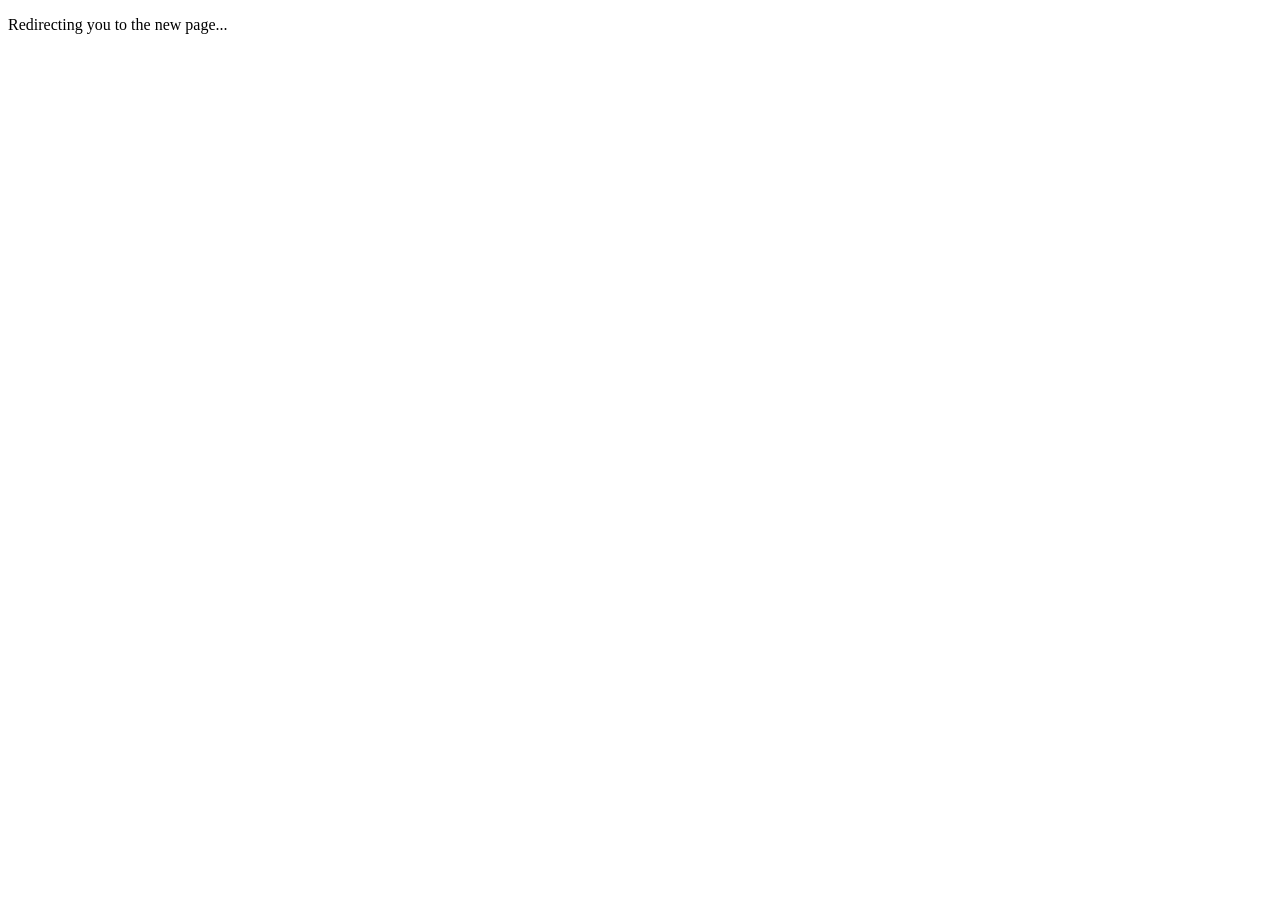
==== index.html @ 4510ad75 "Update index.html" ====
<!DOCTYPE html>
<html lang="en">
<head>

  <meta http-equiv="refresh" content="3; url=https://rohit-123-maker.github.io/Google-clone/">
  <title>Redirecting...</title>
</head>
<body>
  <p>Redirecting you to the new page...</p>
</body>
</html>
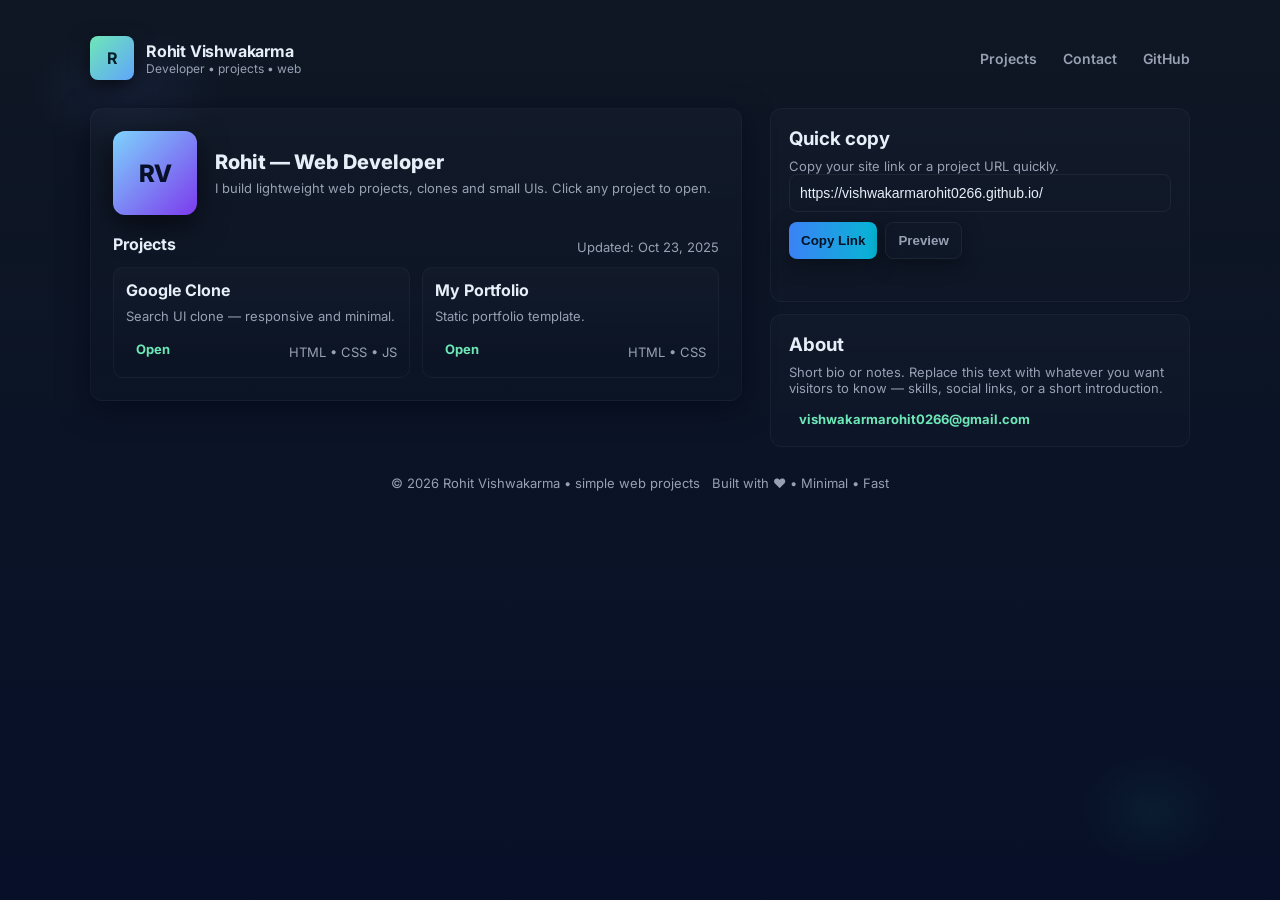
==== commit 937e2d5b: "Add files via upload" ====
--- a/index.html
+++ b/index.html
@@ -1,12 +1,337 @@
-
-<!DOCTYPE html>
+<!doctype html>
 <html lang="en">
 <head>
-
+  <meta charset="utf-8" />
   <meta http-equiv="refresh" content="3; url=https://rohit-123-maker.github.io/Google-clone/">
-  <title>Redirecting...</title>
+  <meta name="viewport" content="width=device-width,initial-scale=1" />
+  <title>Rohit Vishwakarma</title>
+
+  <!-- Google Font -->
+  <link href="https://fonts.googleapis.com/css2?family=Inter:wght@300;400;600;700;800&display=swap" rel="stylesheet">
+
+   <style>    :root{
+      --bg-1: #0f1724;
+      --bg-2: #071028;
+      --card: rgba(255,255,255,0.03);
+      --muted: #98a0b3;
+      --accent: #6ee7b7;
+      --glass: rgba(255,255,255,0.04);
+      --glass-strong: rgba(255,255,255,0.06);
+    }
+
+    /* Reset */
+    *{box-sizing:border-box;margin:0;padding:0}
+    html,body{height:100%}
+    body{
+      font-family: "Inter", system-ui, -apple-system, "Segoe UI", Roboto, "Helvetica Neue", Arial;
+      background: radial-gradient(1200px 800px at 10% 10%, rgba(102,126,234,0.09), transparent 8%),
+                  radial-gradient(900px 700px at 90% 90%, rgba(45,212,191,0.06), transparent 8%),
+                  linear-gradient(180deg, var(--bg-1), var(--bg-2));
+      color:#e6eef8;
+      -webkit-font-smoothing:antialiased;
+      -moz-osx-font-smoothing:grayscale;
+      padding: 36px;
+      display: flex;
+      min-height: 100vh;
+      flex-direction: column;
+      gap: 28px;
+    }
+
+    /* Top nav */
+    .nav {
+      max-width: 1100px;
+      width: 100%;
+      margin: 0 auto;
+      display:flex;
+      align-items:center;
+      justify-content:space-between;
+      gap:16px;
+    }
+    .brand {
+      display:flex;
+      gap:12px;
+      align-items:center;
+    }
+    .logo {
+      width:44px;height:44px;border-radius:8px;
+      background:linear-gradient(135deg,#6ee7b7,#60a5fa);
+      display:flex;align-items:center;justify-content:center;font-weight:700;color:#06202b;
+      box-shadow:0 6px 20px rgba(0,0,0,0.6);
+      flex:0 0 44px;
+    }
+    .brand h1{font-size:16px;font-weight:700;letter-spacing:-0.2px}
+    .nav a{
+      color:var(--muted);text-decoration:none;margin-left:18px;font-weight:600;font-size:14px;
+    }
+    .nav .actions{display:flex;align-items:center;gap:8px}
+
+    /* Main container */
+    .wrap{
+      max-width:1100px;
+      width:100%;
+      margin:0 auto;
+      display:grid;
+      grid-template-columns: 1fr 420px;
+      gap:28px;
+      align-items:start;
+    }
+
+    /* Left - hero & projects */
+    .left {
+      background: linear-gradient(180deg, rgba(255,255,255,0.02), transparent);
+      border-radius:12px;
+      padding:22px;
+      box-shadow: 0 8px 30px rgba(2,6,23,0.6);
+      border: 1px solid rgba(255,255,255,0.03);
+    }
+
+    .hero {
+      display:flex;
+      gap:18px;
+      align-items:center;
+      margin-bottom:18px;
+    }
+    .avatar{
+      width:84px;height:84px;border-radius:12px;flex:0 0 84px;
+      background: linear-gradient(135deg,#7dd3fc,#7c3aed);display:flex;align-items:center;justify-content:center;
+      font-size:24px;font-weight:800;color:#071028;
+      box-shadow: 0 10px 30px rgba(0,0,0,0.6);
+    }
+    .hero .name{font-size:20px;font-weight:800}
+    .hero .subtitle{color:var(--muted);margin-top:6px;font-size:13px}
+
+    /* Projects grid */
+    .projects-title{display:flex;align-items:center;justify-content:space-between;margin:8px 0 12px;}
+    .grid {
+      display:grid;
+      grid-template-columns:repeat(auto-fill,minmax(220px,1fr));
+      gap:12px;
+    }
+    .card{
+      background: linear-gradient(180deg, rgba(255,255,255,0.02), transparent);
+      border-radius:10px;
+      padding:12px;
+      border:1px solid var(--glass);
+      transition: transform .18s ease, box-shadow .18s ease;
+      display:flex;
+      flex-direction:column;
+      gap:8px;
+      min-height:100px;
+    }
+    .card:hover{transform:translateY(-6px);box-shadow:0 12px 30px rgba(2,6,23,0.6)}
+    .card .title{font-weight:700}
+    .card .desc{font-size:13px;color:var(--muted);line-height:1.3}
+    .card .meta{margin-top:auto;display:flex;gap:8px;align-items:center;justify-content:space-between}
+    .link-btn{
+      padding:8px 10px;border-radius:8px;border:none;background:transparent;color:var(--accent);
+      font-weight:700;text-decoration:none;font-size:13px;
+    }
+
+    /* Right column - info / clipboard */
+    .right{
+      display:flex;
+      flex-direction:column;
+      gap:12px;
+      position:relative;
+    }
+    .panel{
+      background: linear-gradient(180deg, rgba(255,255,255,0.02), rgba(255,255,255,0.01));
+      border-radius:12px;padding:18px;border:1px solid var(--glass);
+    }
+    .panel h3{margin-bottom:8px}
+    .input {
+      width:100%;
+      padding:10px;border-radius:8px;border:1px solid rgba(255,255,255,0.06);
+      background:transparent;color:inherit;font-size:14px;box-sizing:border-box;
+    }
+    .copy-row{display:flex;gap:8px;margin-top:10px}
+    .btn{
+      padding:10px 12px;border-radius:8px;border:none;cursor:pointer;font-weight:700;
+      background:linear-gradient(90deg,#3b82f6,#06b6d4);color:#021224;
+      box-shadow:0 6px 18px rgba(6,11,18,0.6);
+    }
+    .btn.secondary{
+      background:transparent;border:1px solid rgba(255,255,255,0.06);color:var(--muted);
+    }
+    .small{font-size:13px;color:var(--muted);margin-top:6px}
+
+    /* Footer */
+    footer{
+      max-width:1100px;margin:0 auto;color:var(--muted);font-size:13px;
+      display:flex;justify-content:space-between;align-items:center;gap:12px;
+    }
+
+    /* Responsiveness */
+    @media (max-width:980px){
+      .wrap{grid-template-columns: 1fr; padding-bottom:12px}
+      .nav{padding-bottom:8px}
+    }
+    </style>
 </head>
 <body>
-  <p>Redirecting you to the new page...</p>
+  <!-- NAV -->
+  <header class="nav" role="banner">
+    <div class="brand">
+      <div class="logo">R</div>
+      <div>
+        <h1 id="siteName">Rohit Vishwakarma</h1>
+        <div style="font-size:12px;color:var(--muted)">Developer • projects • web</div>
+      </div>
+    </div>
+
+    <nav class="actions" aria-label="Main navigation">
+      <a href="#projects">Projects</a>
+      <a href="#contact">Contact</a>
+      <a href="https://github.com/vishwakarmarohit0266" target="_blank" rel="noopener">GitHub</a>
+    </nav>
+  </header>
+
+  <!-- MAIN -->
+  <main class="wrap" role="main">
+    <!-- LEFT: hero + projects -->
+    <section class="left" aria-labelledby="projects">
+      <div class="hero">
+        <div class="avatar" id="initial">RV</div>
+        <div>
+          <div class="name" id="realName">Rohit — Web Developer</div>
+          <div class="subtitle">I build lightweight web projects, clones and small UIs. Click any project to open.</div>
+        </div>
+      </div>
+
+      <div class="projects-title">
+        <strong id="projects">Projects</strong>
+        <span class="small">Updated: <span id="updatedAt">Oct 23, 2025</span></span>
+      </div>
+
+      <div class="grid" id="projectsGrid">
+        <!-- Example project cards — replace these with your own -->
+        <article class="card">
+          <div class="title">Google Clone</div>
+          <div class="desc">A small static Google search clone — responsive and minimal.</div>
+          <div class="meta">
+            <a class="link-btn" href="https://rohit-123-maker.github.io/Google-clone/" target="_blank" rel="noopener">Open</a>
+            <span class="small">HTML • CSS • JS</span>
+          </div>
+        </article>
+
+        <article class="card">
+          <div class="title">Portfolio</div>
+          <div class="desc">Personal portfolio template with hero, projects and contact area.</div>
+          <div class="meta">
+            <a class="link-btn" href="#" target="_blank" rel="noopener">Open</a>
+            <span class="small">HTML • CSS</span>
+          </div>
+        </article>
+
+        <!-- Add more cards here -->
+      </div>
+    </section>
+
+    <!-- RIGHT: quick actions / clipboard -->
+    <aside class="right" aria-labelledby="contact">
+      <div class="panel" id="contact">
+        <h3>Quick copy</h3>
+        <div class="small">Copy your site link or a project URL quickly.</div>
+        <input id="copyInput" class="input" type="text" value="https://vishwakarmarohit0266.github.io/" aria-label="Link to copy">
+        <div class="copy-row">
+          <button id="copyBtn" class="btn">Copy Link</button>
+          <button id="previewBtn" class="btn secondary" onclick="openPreview()">Preview</button>
+        </div>
+        <div id="copyMsg" class="small" aria-live="polite" style="height:18px"></div>
+      </div>
+
+      <div class="panel">
+        <h3>About</h3>
+        <div class="small">Short bio or notes. Replace this text with whatever you want visitors to know — skills, social links, or a short introduction.</div>
+        <div style="height:12px"></div>
+        <a class="link-btn" href="vishwakarmarohit0266@gmail.com">vishwakarmarohit0266@gmail.com</a>
+      </div>
+    </aside>
+  </main>
+
+  <footer>
+    <div>© <span id="year"></span> Rohit Vishwakarma • simple web projects</div>
+    <div>Built with ❤️ • Minimal • Fast</div>
+  </footer>
+
+  <script>
+    // small helpers
+    document.getElementById('year').textContent = new Date().getFullYear();
+
+    // Copy button behavior — smooth UX (button text temporarily changes)
+    const copyBtn = document.getElementById('copyBtn');
+    const copyInput = document.getElementById('copyInput');
+    const copyMsg = document.getElementById('copyMsg');
+
+    copyBtn.addEventListener('click', async () => {
+      const url = copyInput.value.trim();
+      try {
+        await navigator.clipboard.writeText(url);
+        copyBtn.textContent = 'Copied!';
+        copyMsg.textContent = 'Link copied to clipboard';
+        setTimeout(() => { copyBtn.textContent = 'Copy Link'; copyMsg.textContent = ''; }, 2000);
+      } catch (err) {
+        // Fallback: select & execCommand (older browsers)
+        copyInput.select();
+        try {
+          document.execCommand('copy');
+          copyBtn.textContent = 'Copied!';
+          copyMsg.textContent = 'Link copied to clipboard';
+          setTimeout(() => { copyBtn.textContent = 'Copy Link'; copyMsg.textContent = ''; }, 2000);
+        } catch (e) {
+          copyMsg.textContent = 'Unable to copy automatically — select and press Ctrl/Cmd+C';
+          console.error(e);
+        }
+      }
+    });
+
+    function openPreview() {
+      const url = copyInput.value.trim() || location.href;
+      window.open(url, '_blank', 'noopener');
+    }
+
+    // Populate project cards from a JS array (easy to manage)
+    const projects = [
+      {
+        title: 'Google Clone',
+        desc: 'Search UI clone — responsive and minimal.',
+        url: 'https://rohit-123-maker.github.io/Google-clone/',
+        tech: 'HTML • CSS • JS'
+      },
+      {
+        title: 'My Portfolio',
+        desc: 'Static portfolio template.',
+        url: 'https://vishwakarmarohit0266.github.io/',
+        tech: 'HTML • CSS'
+      },
+      // add more objects here
+    ];
+
+    const grid = document.getElementById('projectsGrid');
+    // simple function to render additional cards (keeps HTML tidy)
+    function renderProjects() {
+      // keep existing first-card(s) if any — clear then re-add
+      grid.innerHTML = '';
+      projects.forEach(p => {
+        const art = document.createElement('article');
+        art.className = 'card';
+        art.innerHTML = `
+          <div class="title">${escapeHtml(p.title)}</div>
+          <div class="desc">${escapeHtml(p.desc)}</div>
+          <div class="meta">
+            <a class="link-btn" href="${escapeAttr(p.url)}" target="_blank" rel="noopener">Open</a>
+            <span class="small">${escapeHtml(p.tech)}</span>
+          </div>
+        `;
+        grid.appendChild(art);
+      });
+    }
+
+    // Simple HTML escaping helpers
+    function escapeHtml(s){ return String(s).replace(/[&<>"]/g, c => ({'&':'&amp;','<':'&lt;','>':'&gt;','"':'&quot;'}[c])); }
+    function escapeAttr(s){ return String(s).replace(/"/g, '&quot;'); }
+
+    renderProjects();
+  </script>
 </body>
 </html>
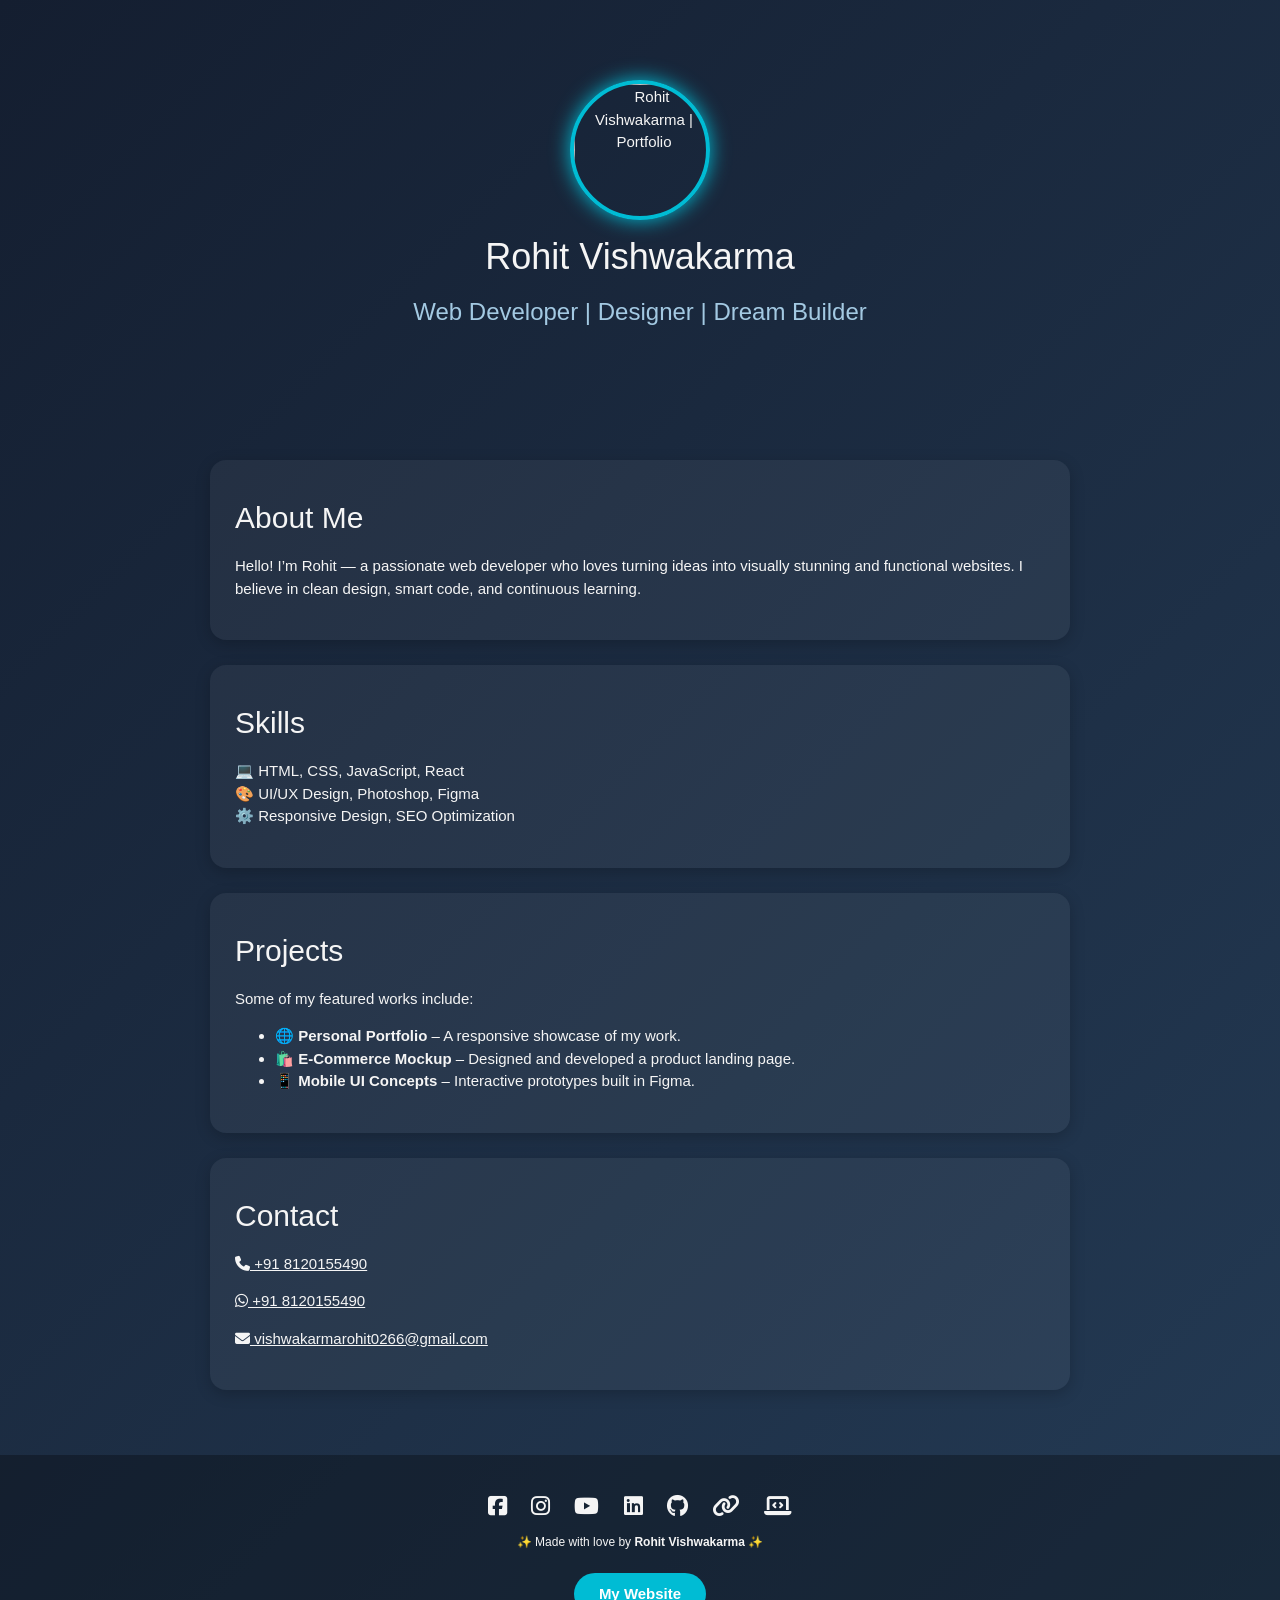
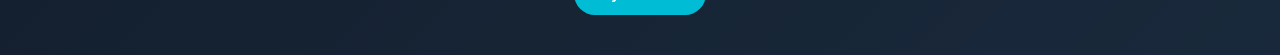
==== commit d8a4e58f: "Add initial portfolio HTML structure" ====
--- a/index.html
+++ b/index.html
@@ -1,337 +1,91 @@
-<!doctype html>
-<html lang="en">
-<head>
-  <meta charset="utf-8" />
-  <meta http-equiv="refresh" content="3; url=https://rohit-123-maker.github.io/Google-clone/">
-  <meta name="viewport" content="width=device-width,initial-scale=1" />
-  <title>Rohit Vishwakarma</title>
+<html lang="en"><head>
+  <meta charset="UTF-8">
+  <meta name="viewport" content="width=device-width, initial-scale=1">
+  <meta name="google-site-verification" content="rsgJiV_-qcY-5nqW3zLm_RtuFK-wkwUWlJ9yLrkah2U">
+  <title>Rohit Vishwakarma | Portfolio</title>
 
-  <!-- Google Font -->
-  <link href="https://fonts.googleapis.com/css2?family=Inter:wght@300;400;600;700;800&display=swap" rel="stylesheet">
+  <!-- Google Fonts -->
+  <link href="https://fonts.googleapis.com/css2?family=Poppins:wght@300;500;700&amp;display=swap" rel="stylesheet">
+  <link rel="stylesheet" href="style.css">
+  <!-- Font Awesome Icons -->
+  <link rel="stylesheet" href="https://cdnjs.cloudflare.com/ajax/libs/font-awesome/6.5.0/css/all.min.css">
 
-   <style>    :root{
-      --bg-1: #0f1724;
-      --bg-2: #071028;
-      --card: rgba(255,255,255,0.03);
-      --muted: #98a0b3;
-      --accent: #6ee7b7;
-      --glass: rgba(255,255,255,0.04);
-      --glass-strong: rgba(255,255,255,0.06);
-    }
+  <!-- W3.CSS for layout help -->
+  <link rel="stylesheet" href="https://www.w3schools.com/w3css/4/w3.css">
+  <script type="text/javascript" src="moz-extension://e840d6fb-aa08-45a8-987a-d53be25e3866/eruda.js"></script>
+  <style>
+</style></head>
 
-    /* Reset */
-    *{box-sizing:border-box;margin:0;padding:0}
-    html,body{height:100%}
-    body{
-      font-family: "Inter", system-ui, -apple-system, "Segoe UI", Roboto, "Helvetica Neue", Arial;
-      background: radial-gradient(1200px 800px at 10% 10%, rgba(102,126,234,0.09), transparent 8%),
-                  radial-gradient(900px 700px at 90% 90%, rgba(45,212,191,0.06), transparent 8%),
-                  linear-gradient(180deg, var(--bg-1), var(--bg-2));
-      color:#e6eef8;
-      -webkit-font-smoothing:antialiased;
-      -moz-osx-font-smoothing:grayscale;
-      padding: 36px;
-      display: flex;
-      min-height: 100vh;
-      flex-direction: column;
-      gap: 28px;
-    }
+<body>
 
-    /* Top nav */
-    .nav {
-      max-width: 1100px;
-      width: 100%;
-      margin: 0 auto;
-      display:flex;
-      align-items:center;
-      justify-content:space-between;
-      gap:16px;
-    }
-    .brand {
-      display:flex;
-      gap:12px;
-      align-items:center;
-    }
-    .logo {
-      width:44px;height:44px;border-radius:8px;
-      background:linear-gradient(135deg,#6ee7b7,#60a5fa);
-      display:flex;align-items:center;justify-content:center;font-weight:700;color:#06202b;
-      box-shadow:0 6px 20px rgba(0,0,0,0.6);
-      flex:0 0 44px;
-    }
-    .brand h1{font-size:16px;font-weight:700;letter-spacing:-0.2px}
-    .nav a{
-      color:var(--muted);text-decoration:none;margin-left:18px;font-weight:600;font-size:14px;
-    }
-    .nav .actions{display:flex;align-items:center;gap:8px}
+  <header>
+    <img src="https://blogger.googleusercontent.com/img/b/R29vZ2xl/AVvXsEhbbUK9BF_HR8XX0Njr7UgLVCKVuoKNV94Q_uWUrD1U6MD23CabzqXqUhkbsvhQ1IsGvGzJqwco9V2Kvmj15VLUXitQQOaE7mfu705cdi_-j44QX_RKQyKnlTOOC_plpMgfj2MS3ZfU1Lk31TCDIeX13OO3u8A2MQE2Iq23NztBS4V9j6g/s1600/IMG-20250105-WA0003_1737651029111.jpg" alt="Rohit Vishwakarma | Portfolio">
+    <h1>Rohit Vishwakarma</h1>
+    <h3>Web Developer | Designer | Dream Builder</h3>
+  </header>
 
-    /* Main container */
-    .wrap{
-      max-width:1100px;
-      width:100%;
-      margin:0 auto;
-      display:grid;
-      grid-template-columns: 1fr 420px;
-      gap:28px;
-      align-items:start;
-    }
-
-    /* Left - hero & projects */
-    .left {
-      background: linear-gradient(180deg, rgba(255,255,255,0.02), transparent);
-      border-radius:12px;
-      padding:22px;
-      box-shadow: 0 8px 30px rgba(2,6,23,0.6);
-      border: 1px solid rgba(255,255,255,0.03);
-    }
-
-    .hero {
-      display:flex;
-      gap:18px;
-      align-items:center;
-      margin-bottom:18px;
-    }
-    .avatar{
-      width:84px;height:84px;border-radius:12px;flex:0 0 84px;
-      background: linear-gradient(135deg,#7dd3fc,#7c3aed);display:flex;align-items:center;justify-content:center;
-      font-size:24px;font-weight:800;color:#071028;
-      box-shadow: 0 10px 30px rgba(0,0,0,0.6);
-    }
-    .hero .name{font-size:20px;font-weight:800}
-    .hero .subtitle{color:var(--muted);margin-top:6px;font-size:13px}
-
-    /* Projects grid */
-    .projects-title{display:flex;align-items:center;justify-content:space-between;margin:8px 0 12px;}
-    .grid {
-      display:grid;
-      grid-template-columns:repeat(auto-fill,minmax(220px,1fr));
-      gap:12px;
-    }
-    .card{
-      background: linear-gradient(180deg, rgba(255,255,255,0.02), transparent);
-      border-radius:10px;
-      padding:12px;
-      border:1px solid var(--glass);
-      transition: transform .18s ease, box-shadow .18s ease;
-      display:flex;
-      flex-direction:column;
-      gap:8px;
-      min-height:100px;
-    }
-    .card:hover{transform:translateY(-6px);box-shadow:0 12px 30px rgba(2,6,23,0.6)}
-    .card .title{font-weight:700}
-    .card .desc{font-size:13px;color:var(--muted);line-height:1.3}
-    .card .meta{margin-top:auto;display:flex;gap:8px;align-items:center;justify-content:space-between}
-    .link-btn{
-      padding:8px 10px;border-radius:8px;border:none;background:transparent;color:var(--accent);
-      font-weight:700;text-decoration:none;font-size:13px;
-    }
-
-    /* Right column - info / clipboard */
-    .right{
-      display:flex;
-      flex-direction:column;
-      gap:12px;
-      position:relative;
-    }
-    .panel{
-      background: linear-gradient(180deg, rgba(255,255,255,0.02), rgba(255,255,255,0.01));
-      border-radius:12px;padding:18px;border:1px solid var(--glass);
-    }
-    .panel h3{margin-bottom:8px}
-    .input {
-      width:100%;
-      padding:10px;border-radius:8px;border:1px solid rgba(255,255,255,0.06);
-      background:transparent;color:inherit;font-size:14px;box-sizing:border-box;
-    }
-    .copy-row{display:flex;gap:8px;margin-top:10px}
-    .btn{
-      padding:10px 12px;border-radius:8px;border:none;cursor:pointer;font-weight:700;
-      background:linear-gradient(90deg,#3b82f6,#06b6d4);color:#021224;
-      box-shadow:0 6px 18px rgba(6,11,18,0.6);
-    }
-    .btn.secondary{
-      background:transparent;border:1px solid rgba(255,255,255,0.06);color:var(--muted);
-    }
-    .small{font-size:13px;color:var(--muted);margin-top:6px}
-
-    /* Footer */
-    footer{
-      max-width:1100px;margin:0 auto;color:var(--muted);font-size:13px;
-      display:flex;justify-content:space-between;align-items:center;gap:12px;
-    }
-
-    /* Responsiveness */
-    @media (max-width:980px){
-      .wrap{grid-template-columns: 1fr; padding-bottom:12px}
-      .nav{padding-bottom:8px}
-    }
-    </style>
-</head>
-<body>
-  <!-- NAV -->
-  <header class="nav" role="banner">
-    <div class="brand">
-      <div class="logo">R</div>
-      <div>
-        <h1 id="siteName">Rohit Vishwakarma</h1>
-        <div style="font-size:12px;color:var(--muted)">Developer • projects • web</div>
-      </div>
+  <section>
+    <div class="card">
+      <h2>About Me</h2>
+      <p>Hello! I’m Rohit — a passionate web developer who loves turning ideas into visually stunning and functional websites. I believe in clean design, smart code, and continuous learning.</p>
     </div>
 
-    <nav class="actions" aria-label="Main navigation">
-      <a href="#projects">Projects</a>
-      <a href="#contact">Contact</a>
-      <a href="https://github.com/vishwakarmarohit0266" target="_blank" rel="noopener">GitHub</a>
-    </nav>
-  </header>
+    <div class="card">
+      <h2>Skills</h2>
+      <p>💻 HTML, CSS, JavaScript, React<br>🎨 UI/UX Design, Photoshop, Figma<br>⚙️ Responsive Design, SEO Optimization</p>
+    </div>
 
-  <!-- MAIN -->
-  <main class="wrap" role="main">
-    <!-- LEFT: hero + projects -->
-    <section class="left" aria-labelledby="projects">
-      <div class="hero">
-        <div class="avatar" id="initial">RV</div>
-        <div>
-          <div class="name" id="realName">Rohit — Web Developer</div>
-          <div class="subtitle">I build lightweight web projects, clones and small UIs. Click any project to open.</div>
-        </div>
-      </div>
+    <div class="card">
+      <h2>Projects</h2>
+      <p>Some of my featured works include:</p>
+      <ul>
+        <li>🌐 <strong>Personal Portfolio</strong> – A responsive showcase of my work.</li>
+        <li>🛍️ <strong>E-Commerce Mockup</strong> – Designed and developed a product landing page.</li>
+        <li>📱 <strong>Mobile UI Concepts</strong> – Interactive prototypes built in Figma.</li>
+      </ul>
+    </div>
 
-      <div class="projects-title">
-        <strong id="projects">Projects</strong>
-        <span class="small">Updated: <span id="updatedAt">Oct 23, 2025</span></span>
-      </div>
-
-      <div class="grid" id="projectsGrid">
-        <!-- Example project cards — replace these with your own -->
-        <article class="card">
-          <div class="title">Google Clone</div>
-          <div class="desc">A small static Google search clone — responsive and minimal.</div>
-          <div class="meta">
-            <a class="link-btn" href="https://rohit-123-maker.github.io/Google-clone/" target="_blank" rel="noopener">Open</a>
-            <span class="small">HTML • CSS • JS</span>
-          </div>
-        </article>
-
-        <article class="card">
-          <div class="title">Portfolio</div>
-          <div class="desc">Personal portfolio template with hero, projects and contact area.</div>
-          <div class="meta">
-            <a class="link-btn" href="#" target="_blank" rel="noopener">Open</a>
-            <span class="small">HTML • CSS</span>
-          </div>
-        </article>
-
-        <!-- Add more cards here -->
-      </div>
-    </section>
-
-    <!-- RIGHT: quick actions / clipboard -->
-    <aside class="right" aria-labelledby="contact">
-      <div class="panel" id="contact">
-        <h3>Quick copy</h3>
-        <div class="small">Copy your site link or a project URL quickly.</div>
-        <input id="copyInput" class="input" type="text" value="https://vishwakarmarohit0266.github.io/" aria-label="Link to copy">
-        <div class="copy-row">
-          <button id="copyBtn" class="btn">Copy Link</button>
-          <button id="previewBtn" class="btn secondary" onclick="openPreview()">Preview</button>
-        </div>
-        <div id="copyMsg" class="small" aria-live="polite" style="height:18px"></div>
-      </div>
-
-      <div class="panel">
-        <h3>About</h3>
-        <div class="small">Short bio or notes. Replace this text with whatever you want visitors to know — skills, social links, or a short introduction.</div>
-        <div style="height:12px"></div>
-        <a class="link-btn" href="vishwakarmarohit0266@gmail.com">vishwakarmarohit0266@gmail.com</a>
-      </div>
-    </aside>
-  </main>
+    <div class="card">
+      <h2>Contact</h2>
+      <!-- Contact -->
+      <p><a href="tel:+918120155490" target="_blank"><i class="fa-solid fa-phone"></i> +91 8120155490</a></p>
+      <!-- WhatsApp -->
+      <p><a href="https://wa.me/918120155490?text=Hi,%20sir.%20I%20want%20to%20chat%20with%20you." target="_blank"><i class="fab fa-whatsapp"></i> +91 8120155490</a></p>
+      <!-- Gmail -->
+      <p><a href="https://mail.google.com/mail/?view=cm&amp;fs=1&amp;to=vishwakarmarohit0266@gmail.com&amp;su=Website%20Creating%20Issue&amp;body=Hi,%20sir.%20I%20want%20to%20chat%20with%20you." target="_blank"><i class="fa-solid fa-envelope"></i> vishwakarmarohit0266@gmail.com</a></p>
+    </div>
+  </section>
 
   <footer>
-    <div>© <span id="year"></span> Rohit Vishwakarma • simple web projects</div>
-    <div>Built with ❤️ • Minimal • Fast</div>
+    <div class="social-icons">
+      <!--Twitter-->
+      <!--a href="https://x.com/rv4173167?t=TOLsIVKqtxrIS9JpD7dbTw&amp;s=08" target="_blank"><i class="fab fa-twitter w3-hover-opacity"></i></a-->
+      <!-- Facebook Profile -->
+      <a href="https://m.facebook.com/vishwakarmarohit0266/" target="_blank"><i class="fa-brands fa-square-facebook"></i></a>
+      <!-- Instagram -->
+      <a href="https://www.instagram.com/vishwakarmarohit0266"target="_blank"><i class="fab fa-instagram"></i></a>
+      <!-- Threads -->
+      <!--a href="https://www.threads.net/@vishwakarmarohit0266" target="_blank"><i class="fa-brands fa-threads"></i></a-->
+      <!-- Telegram -->
+      <!--a href="https://t.me/vishwakarmarohit0266" target="_blank"><i class="fab fa-telegram"></i></a-->
+      <!-- Snapchat -->
+      <!--a href="https://www.snapchat.com/add/vishwakarmarohit0266" target="_blank"><i class="fab fa-snapchat"></i></a-->
+      <!-- YouTube -->
+      <a href="https://youtube.com/@vishwakarmarohit0266?si=BYsHf4ku386WOs-I" target="_blank"><i class="fab fa-youtube"></i></a>
+      <!-- LinkedIn -->
+      <a href="https://www.linkedin.com/in/vishwakarmarohit0266" target="_blank"><i class="fab fa-linkedin"></i></a>
+      <!-- GitHub -->
+      <a href="https://github.com/rohit-123-maker/" target="_blank"><i class="fab fa-github"></i></a>
+      <!-- Link -->
+      <a href="intro.html" target="_blank"><i class="fa-solid fa-link"></i></a>
+      <!-- AI -->
+      <!--a href="#" target="_blank"><i class="fa-solid fa-robot"></i></a-->
+      <!-- Portfolio Website -->
+      <a href="index2.html" target="_blank"><i class="fa-solid fa-laptop-code"></i></a>
+      <!-- Personal Website -->
+      <!--a href="https://vishwakarmarohit0266.github.io" target="_blank"><i class="fa-solid fa-globe"></i></a-->
+    </div>
+    <p class="w3-small">✨ Made with love by <strong>Rohit Vishwakarma</strong> ✨</p>
+    <a class="button" href="https://rohit-123-maker.github.io/My-Website/">My Website</a>
   </footer>
-
-  <script>
-    // small helpers
-    document.getElementById('year').textContent = new Date().getFullYear();
-
-    // Copy button behavior — smooth UX (button text temporarily changes)
-    const copyBtn = document.getElementById('copyBtn');
-    const copyInput = document.getElementById('copyInput');
-    const copyMsg = document.getElementById('copyMsg');
-
-    copyBtn.addEventListener('click', async () => {
-      const url = copyInput.value.trim();
-      try {
-        await navigator.clipboard.writeText(url);
-        copyBtn.textContent = 'Copied!';
-        copyMsg.textContent = 'Link copied to clipboard';
-        setTimeout(() => { copyBtn.textContent = 'Copy Link'; copyMsg.textContent = ''; }, 2000);
-      } catch (err) {
-        // Fallback: select & execCommand (older browsers)
-        copyInput.select();
-        try {
-          document.execCommand('copy');
-          copyBtn.textContent = 'Copied!';
-          copyMsg.textContent = 'Link copied to clipboard';
-          setTimeout(() => { copyBtn.textContent = 'Copy Link'; copyMsg.textContent = ''; }, 2000);
-        } catch (e) {
-          copyMsg.textContent = 'Unable to copy automatically — select and press Ctrl/Cmd+C';
-          console.error(e);
-        }
-      }
-    });
-
-    function openPreview() {
-      const url = copyInput.value.trim() || location.href;
-      window.open(url, '_blank', 'noopener');
-    }
-
-    // Populate project cards from a JS array (easy to manage)
-    const projects = [
-      {
-        title: 'Google Clone',
-        desc: 'Search UI clone — responsive and minimal.',
-        url: 'https://rohit-123-maker.github.io/Google-clone/',
-        tech: 'HTML • CSS • JS'
-      },
-      {
-        title: 'My Portfolio',
-        desc: 'Static portfolio template.',
-        url: 'https://vishwakarmarohit0266.github.io/',
-        tech: 'HTML • CSS'
-      },
-      // add more objects here
-    ];
-
-    const grid = document.getElementById('projectsGrid');
-    // simple function to render additional cards (keeps HTML tidy)
-    function renderProjects() {
-      // keep existing first-card(s) if any — clear then re-add
-      grid.innerHTML = '';
-      projects.forEach(p => {
-        const art = document.createElement('article');
-        art.className = 'card';
-        art.innerHTML = `
-          <div class="title">${escapeHtml(p.title)}</div>
-          <div class="desc">${escapeHtml(p.desc)}</div>
-          <div class="meta">
-            <a class="link-btn" href="${escapeAttr(p.url)}" target="_blank" rel="noopener">Open</a>
-            <span class="small">${escapeHtml(p.tech)}</span>
-          </div>
-        `;
-        grid.appendChild(art);
-      });
-    }
-
-    // Simple HTML escaping helpers
-    function escapeHtml(s){ return String(s).replace(/[&<>"]/g, c => ({'&':'&amp;','<':'&lt;','>':'&gt;','"':'&quot;'}[c])); }
-    function escapeAttr(s){ return String(s).replace(/"/g, '&quot;'); }
-
-    renderProjects();
-  </script>
-</body>
-</html>
+</body><div id="eruda" style="all: initial;"></div><div class="__chobitsu-hide__" style="all: initial;"></div></html>
--- a/style.css
+++ b/style.css
@@ -0,0 +1,91 @@
+    body {
+      font-family: 'Poppins', sans-serif;
+      background: linear-gradient(135deg, #141E30, #243B55);
+      color: #f5f5f5;
+      margin: 0;
+    }
+
+    header {
+      text-align: center;
+      padding: 80px 20px;
+    }
+
+    header img {
+      width: 140px;
+      height: 140px;
+      border-radius: 50%;
+      border: 4px solid #00bcd4;
+      box-shadow: 0 0 20px #00bcd4;
+      animation: pulse 2s infinite;
+    }
+
+    @keyframes pulse {
+      0% { box-shadow: 0 0 10px #00bcd4; }
+      50% { box-shadow: 0 0 25px #00bcd4; }
+      100% { box-shadow: 0 0 10px #00bcd4; }
+    }
+
+    h1 {
+      font-size: 2.2em;
+      margin-top: 20px;
+    }
+
+    h3 {
+      font-weight: 300;
+      color: #a3c9e2;
+    }
+
+    section {
+      max-width: 900px;
+      margin: auto;
+      padding: 40px 20px;
+    }
+
+    .card {
+      background: rgba(255, 255, 255, 0.05);
+      border-radius: 16px;
+      padding: 25px;
+      margin-bottom: 25px;
+      box-shadow: 0 4px 15px rgba(0,0,0,0.2);
+      transition: transform 0.3s ease;
+    }
+
+    .card:hover {
+      transform: translateY(-5px);
+    }
+
+    footer {
+      text-align: center;
+      padding: 40px 0;
+      background: rgba(0,0,0,0.3);
+    }
+
+    .social-icons i {
+      font-size: 22px;
+      margin: 0 10px;
+      cursor: pointer;
+      transition: color 0.3s ease;
+    }
+
+    .social-icons i:hover {
+      color: #00bcd4;
+    }
+
+    a.button {
+      display: inline-block;
+      margin-top: 10px;
+      padding: 10px 25px;
+      border-radius: 30px;
+      background-color: #00bcd4;
+      color: white;
+      text-decoration: none;
+      font-weight: 600;
+      transition: background 0.3s;
+    }
+
+    a.button:hover {
+      background-color: #0097a7;
+    }
+
+.eruda-search-highlight-block{display:inline}.eruda-search-highlight-block .eruda-keyword{background:#332a00;color:#ffcb6b}
+@font-face{font-family:eruda-icon;src:url('[data-uri]') format('woff')}[class*=' eruda-icon-'],[class^='eruda-icon-']{display:inline-block;font-family:eruda-icon!important;font-size:16px;font-style:normal;-webkit-font-smoothing:antialiased;-moz-osx-font-smoothing:grayscale}.eruda-icon-arrow-left:before{content:'\f101'}.eruda-icon-arrow-right:before{content:'\f102'}.eruda-icon-caret-down:before{content:'\f103'}.eruda-icon-caret-right:before{content:'\f104'}.eruda-icon-clear:before{content:'\f105'}.eruda-icon-compress:before{content:'\f106'}.eruda-icon-copy:before{content:'\f107'}.eruda-icon-delete:before{content:'\f108'}.eruda-icon-error:before{content:'\f109'}.eruda-icon-expand:before{content:'\f10a'}.eruda-icon-eye:before{content:'\f10b'}.eruda-icon-filter:before{content:'\f10c'}.eruda-icon-play:before{content:'\f10d'}.eruda-icon-record:before{content:'\f10e'}.eruda-icon-refresh:before{content:'\f10f'}.eruda-icon-reset:before{content:'\f110'}.eruda-icon-search:before{content:'\f111'}.eruda-icon-select:before{content:'\f112'}.eruda-icon-tool:before{content:'\f113'}.eruda-icon-warn:before{content:'\f114'}@font-face{font-family:luna-console-icon;src:url('[data-uri]') format('woff')}[class*=' luna-console-icon-'],[class^=luna-console-icon-]{display:inline-block;font-family:luna-console-icon!important;font-size:16px;font-style:normal;-webkit-font-smoothing:antialiased;-moz-osx-font-smoothing:grayscale}.luna-console-icon-caret-down:before{content:'\f101'}.luna-console-icon-caret-right:before{content:'\f102'}.luna-console-icon-warn:before{content:'\f103'}.luna-console-icon-error:before{content:'\f104'}.luna-console-icon-input:before{content:'\f105'}.luna-console-icon-output:before{content:'\f106'}.luna-console{background:#fff;overflow-y:auto;-webkit-overflow-scrolling:touch;height:100%;position:relative;will-change:scroll-position;cursor:default;font-size:12px;font-family:ui-monospace,SFMono-Regular,SF Mono,Menlo,Consolas,Liberation Mono,monospace}.luna-console.luna-console-theme-dark{background-color:#141414}.luna-console-hidden{display:none}.luna-console-fake-logs{position:absolute;left:0;top:0;pointer-events:none;visibility:hidden;width:100%}.luna-console-logs{padding-top:1px;position:absolute;width:100%}.luna-console-log-container{box-sizing:content-box}.luna-console-log-container.luna-console-selected .luna-console-log-item{background:#ecf1f8}.luna-console-log-container.luna-console-selected .luna-console-log-item:not(.luna-console-error):not(.luna-console-warn){border-color:#ccdef5}.luna-console-header{white-space:nowrap;display:flex;font-size:11px;color:#545454;border-top:1px solid transparent;border-bottom:1px solid #ccc}.luna-console-header .luna-console-time-from-container{overflow-x:auto;-webkit-overflow-scrolling:touch;padding:3px 10px}.luna-console-nesting-level{width:14px;flex-shrink:0;margin-top:-1px;margin-bottom:-1px;position:relative;border-right:1px solid #ccc}.luna-console-nesting-level.luna-console-group-closed::before{content:""}.luna-console-nesting-level::before{border-bottom:1px solid #ccc;position:absolute;top:0;left:0;margin-left:100%;width:5px;height:100%;box-sizing:border-box}.luna-console-log-item{position:relative;display:flex;border-top:1px solid transparent;border-bottom:1px solid #ccc;margin-top:-1px;color:#333}.luna-console-log-item:after{content:"";display:block;clear:both}.luna-console-log-item .luna-console-code{display:inline;font-family:ui-monospace,SFMono-Regular,SF Mono,Menlo,Consolas,Liberation Mono,monospace}.luna-console-log-item .luna-console-code .luna-console-keyword{color:#881280}.luna-console-log-item .luna-console-code .luna-console-number{color:#1c00cf}.luna-console-log-item .luna-console-code .luna-console-operator{color:gray}.luna-console-log-item .luna-console-code .luna-console-comment{color:#236e25}.luna-console-log-item .luna-console-code .luna-console-string{color:#1a1aa6}.luna-console-log-item a{color:#15c!important}.luna-console-log-item .luna-console-icon-container{margin:0 -6px 0 10px}.luna-console-log-item .luna-console-icon-container .luna-console-icon{line-height:20px;font-size:12px;color:#333;position:relative}.luna-console-log-item .luna-console-icon-container .luna-console-icon-caret-down,.luna-console-log-item .luna-console-icon-container .luna-console-icon-caret-right{top:0;left:-2px}.luna-console-log-item .luna-console-icon-container .luna-console-icon-error{top:0;color:#ef3842}.luna-console-log-item .luna-console-icon-container .luna-console-icon-warn{top:0;color:#e8a400}.luna-console-log-item .luna-console-count{background:#8097bd;color:#fff;padding:2px 4px;border-radius:10px;font-size:12px;float:left;margin:1px -6px 0 10px}.luna-console-log-item .luna-console-log-content-wrapper{flex:1;overflow:hidden}.luna-console-log-item .luna-console-log-content{padding:3px 0;margin:0 10px;overflow-x:auto;-webkit-overflow-scrolling:touch;white-space:pre-wrap;-webkit-user-select:text;-moz-user-select:text;-ms-user-select:text;user-select:text}.luna-console-log-item .luna-console-log-content *{-webkit-user-select:text;-moz-user-select:text;-ms-user-select:text;user-select:text}.luna-console-log-item .luna-console-log-content>*{vertical-align:top}.luna-console-log-item .luna-console-log-content .luna-console-null,.luna-console-log-item .luna-console-log-content .luna-console-undefined{color:#5e5e5e}.luna-console-log-item .luna-console-log-content .luna-console-number{color:#1c00cf}.luna-console-log-item .luna-console-log-content .luna-console-boolean{color:#0d22aa}.luna-console-log-item .luna-console-log-content .luna-console-regexp,.luna-console-log-item .luna-console-log-content .luna-console-symbol{color:#881391}.luna-console-log-item .luna-console-data-grid,.luna-console-log-item .luna-console-dom-viewer{white-space:initial}.luna-console-log-item.luna-console-error{z-index:50;background:#fff0f0;color:red;border-top:1px solid #ffd6d6;border-bottom:1px solid #ffd6d6}.luna-console-log-item.luna-console-error .luna-console-stack{padding-left:1.2em;white-space:nowrap}.luna-console-log-item.luna-console-error .luna-console-count{background:red}.luna-console-log-item.luna-console-debug{z-index:20}.luna-console-log-item.luna-console-input{border-bottom-color:transparent}.luna-console-log-item.luna-console-warn{z-index:40;color:#5c5c00;background:#fffbe5;border-top:1px solid #fff5c2;border-bottom:1px solid #fff5c2}.luna-console-log-item.luna-console-warn .luna-console-count{background:#e8a400}.luna-console-log-item.luna-console-info{z-index:30}.luna-console-log-item.luna-console-group,.luna-console-log-item.luna-console-groupCollapsed{font-weight:700}.luna-console-preview{display:inline-block}.luna-console-preview .luna-console-preview-container{display:flex;align-items:center}.luna-console-preview .luna-console-json{overflow-x:auto;-webkit-overflow-scrolling:touch;padding-left:12px}.luna-console-preview .luna-console-preview-icon-container{display:block}.luna-console-preview .luna-console-preview-icon-container .luna-console-icon{position:relative;font-size:12px}.luna-console-preview .luna-console-preview-icon-container .luna-console-icon-caret-down{top:2px}.luna-console-preview .luna-console-preview-icon-container .luna-console-icon-caret-right{top:1px}.luna-console-preview .luna-console-preview-content-container{word-break:break-all}.luna-console-preview .luna-console-descriptor,.luna-console-preview .luna-console-object-preview{font-style:italic}.luna-console-preview .luna-console-key{color:#881391}.luna-console-preview .luna-console-number{color:#1c00cf}.luna-console-preview .luna-console-null{color:#5e5e5e}.luna-console-preview .luna-console-string{color:#c41a16}.luna-console-preview .luna-console-boolean{color:#0d22aa}.luna-console-preview .luna-console-special{color:#5e5e5e}.luna-console-theme-dark{color-scheme:dark}.luna-console-theme-dark .luna-console-log-container.luna-console-selected .luna-console-log-item{background:#29323d}.luna-console-theme-dark .luna-console-log-container.luna-console-selected .luna-console-log-item:not(.luna-console-error):not(.luna-console-warn){border-color:#4173b4}.luna-console-theme-dark .luna-console-log-item{color:#a5a5a5;border-bottom-color:#3d3d3d}.luna-console-theme-dark .luna-console-log-item .luna-console-code .luna-console-keyword{color:#e36eec}.luna-console-theme-dark .luna-console-log-item .luna-console-code .luna-console-number{color:#9980ff}.luna-console-theme-dark .luna-console-log-item .luna-console-code .luna-console-operator{color:#7f7f7f}.luna-console-theme-dark .luna-console-log-item .luna-console-code .luna-console-comment{color:#747474}.luna-console-theme-dark .luna-console-log-item .luna-console-code .luna-console-string{color:#f29766}.luna-console-theme-dark .luna-console-log-item.luna-console-error{background:#290000;color:#ff8080;border-top-color:#5c0000;border-bottom-color:#5c0000}.luna-console-theme-dark .luna-console-log-item.luna-console-error .luna-console-count{background:#ff8080}.luna-console-theme-dark .luna-console-log-item.luna-console-warn{color:#ffcb6b;background:#332a00;border-top-color:#650;border-bottom-color:#650}.luna-console-theme-dark .luna-console-log-item .luna-console-count{background:#42597f;color:#949494}.luna-console-theme-dark .luna-console-log-item .luna-console-log-content .luna-console-null,.luna-console-theme-dark .luna-console-log-item .luna-console-log-content .luna-console-undefined{color:#7f7f7f}.luna-console-theme-dark .luna-console-log-item .luna-console-log-content .luna-console-boolean,.luna-console-theme-dark .luna-console-log-item .luna-console-log-content .luna-console-number{color:#9980ff}.luna-console-theme-dark .luna-console-log-item .luna-console-log-content .luna-console-regexp,.luna-console-theme-dark .luna-console-log-item .luna-console-log-content .luna-console-symbol{color:#e36eec}.luna-console-theme-dark .luna-console-icon-container .luna-console-icon-caret-down,.luna-console-theme-dark .luna-console-icon-container .luna-console-icon-caret-right{color:#9aa0a6}.luna-console-theme-dark .luna-console-header{border-bottom-color:#3d3d3d}.luna-console-theme-dark .luna-console-nesting-level{border-right-color:#3d3d3d}.luna-console-theme-dark .luna-console-nesting-level::before{border-bottom-color:#3d3d3d}.luna-console-theme-dark .luna-console-preview .luna-console-key{color:#e36eec}.luna-console-theme-dark .luna-console-preview .luna-console-number{color:#9980ff}.luna-console-theme-dark .luna-console-preview .luna-console-null{color:#7f7f7f}.luna-console-theme-dark .luna-console-preview .luna-console-string{color:#f29766}.luna-console-theme-dark .luna-console-preview .luna-console-boolean{color:#9980ff}.luna-console-theme-dark .luna-console-preview .luna-console-special{color:#7f7f7f}@font-face{font-family:luna-object-viewer-icon;src:url('data:application/x-font-woff;chars
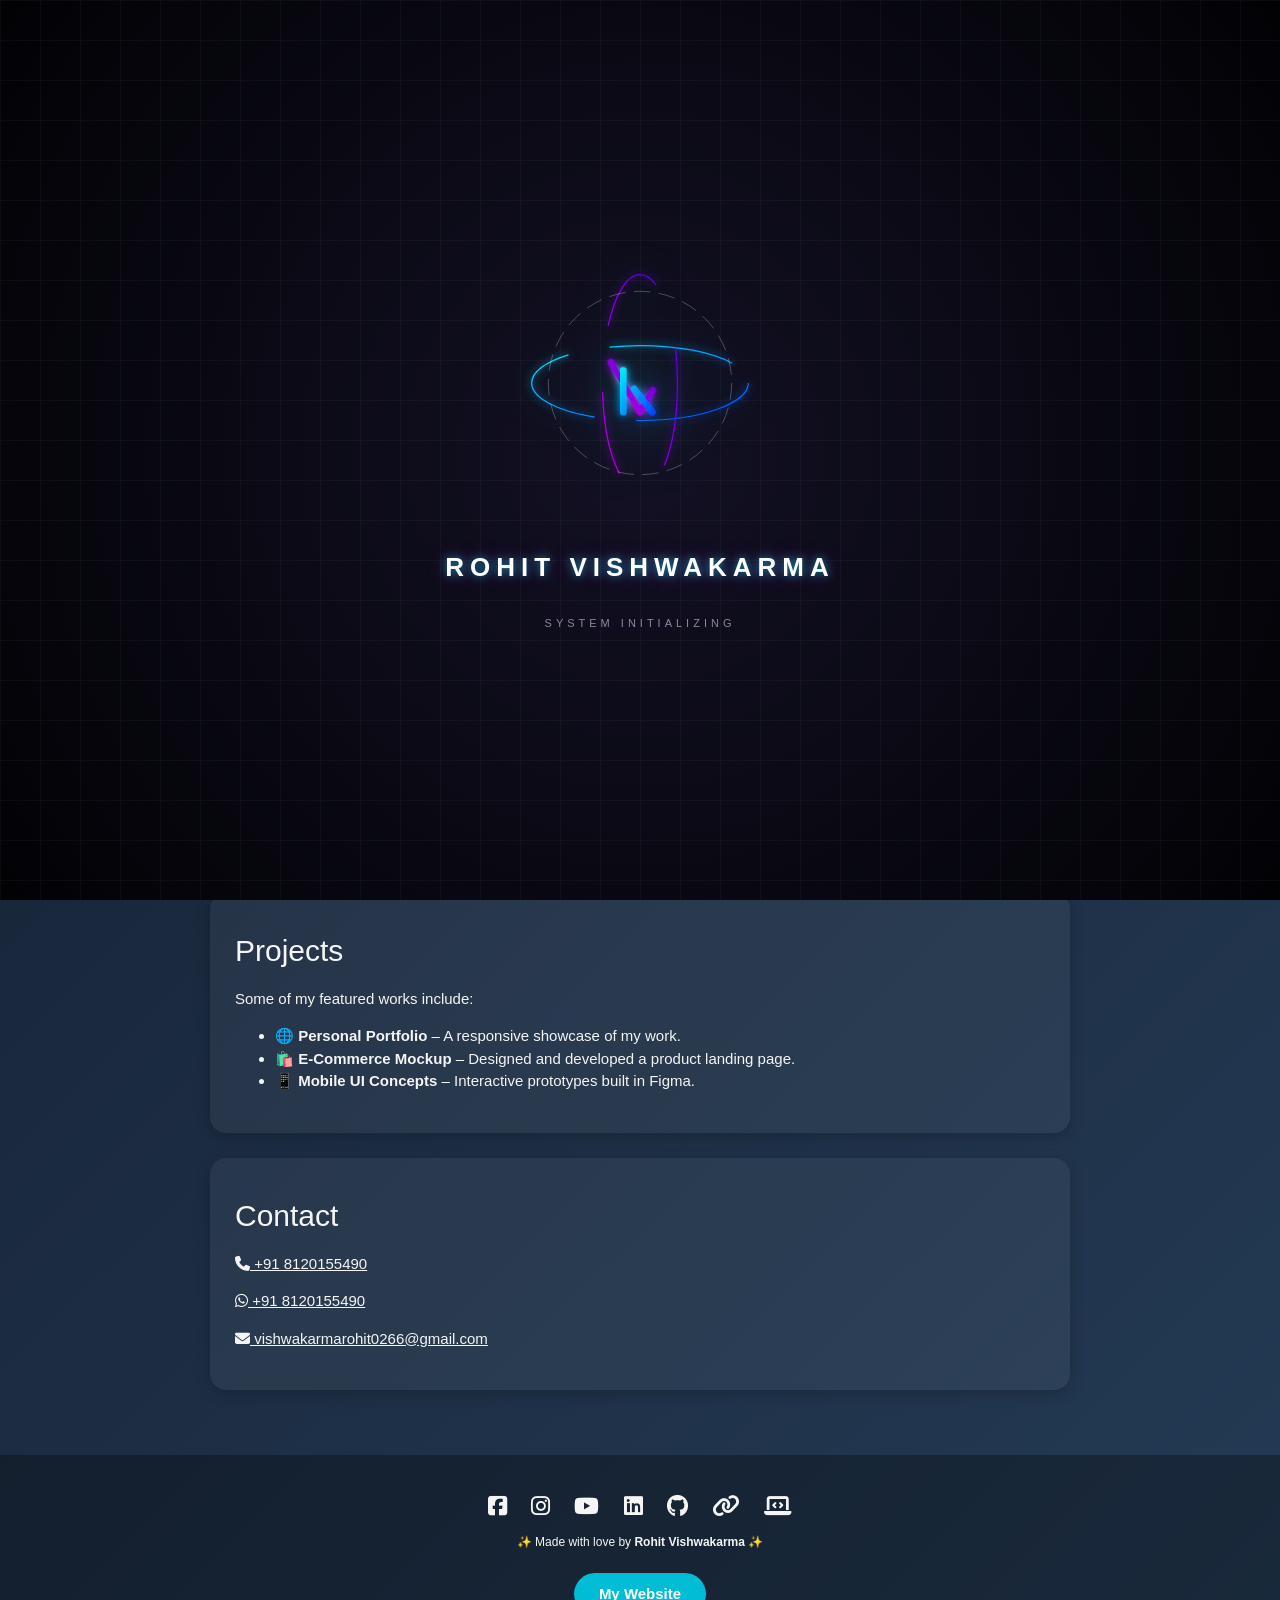
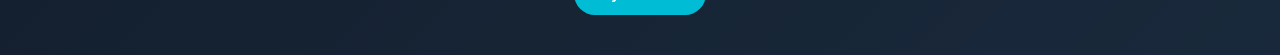
==== commit 556a482e: "Update index.html" ====
--- a/index.html
+++ b/index.html
@@ -12,12 +12,120 @@
 
   <!-- W3.CSS for layout help -->
   <link rel="stylesheet" href="https://www.w3schools.com/w3css/4/w3.css">
+  <script async src="https://pagead2.googlesyndication.com/pagead/js/adsbygoogle.js?client=ca-pub-8405253013455446"
+     crossorigin="anonymous"></script>
   <script type="text/javascript" src="moz-extension://e840d6fb-aa08-45a8-987a-d53be25e3866/eruda.js"></script>
   <style>
 </style></head>
 
 <body>
-
+<div id="ultra-loader">
+<div class="loader-grid"></div>
+<div class="preloader-container" id="loader">
+<div class="logo-wrapper">
+<svg viewBox="0 0 300 300"
+xmlns="http://www.w3.org/2000/svg">
+<defs>
+<linearGradient id="cyan-blue"
+x1="0%" y1="0%" x2="100%" y2="100%">
+<stop offset="0%" stop-color="#00f3ff"/>
+<stop offset="100%" stop-color="#0044ff"/>
+</linearGradient>
+<linearGradient id="magenta-purple"
+x1="0%" y1="100%" x2="100%" y2="0%">
+<stop offset="0%" stop-color="#bc00dd"/>
+<stop offset="100%" stop-color="#4a00e0"/>
+</linearGradient>
+<linearGradient id="hex-grad"
+x1="0%" y1="0%" x2="100%" y2="100%">
+<stop offset="0%"
+stop-color="#00f3ff"
+stop-opacity="0.8"/>
+<stop offset="50%"
+stop-color="#bc00dd"
+stop-opacity="0.8"/>
+<stop offset="100%"
+stop-color="#00f3ff"
+stop-opacity="0.8"/>
+</linearGradient>
+<filter id="neon-glow"
+x="-20%" y="-20%"
+width="140%" height="140%">
+<feGaussianBlur stdDeviation="5"
+result="blur"/>
+<feMerge>
+<feMergeNode in="blur"/>
+<feMergeNode in="SourceGraphic"/>
+</feMerge>
+</filter>
+</defs>
+<ellipse
+cx="150"
+cy="150"
+rx="130"
+ry="45"
+fill="none"
+stroke="url(#cyan-blue)"
+stroke-width="1.5"
+class="orbit orbit1"
+filter="url(#neon-glow)"/>
+<ellipse
+cx="150"
+cy="150"
+rx="45"
+ry="130"
+fill="none"
+stroke="url(#magenta-purple)"
+stroke-width="1.5"
+class="orbit orbit2"
+filter="url(#neon-glow)"/>
+<circle
+cx="150"
+cy="150"
+r="110"
+fill="none"
+stroke="#ffffff"
+stroke-width="1"
+class="orbit orbit3"/>
+<path
+d="M 150 60 L 227.9 105 L 227.9 195 L 150 240 L 72.1 195 L 72.1 105 Z"
+fill="none"
+stroke="url(#hex-grad)"
+stroke-width="2"
+stroke-linejoin="round"
+class="hex-path"
+filter="url(#neon-glow)"/>
+<g filter="url(#neon-glow)">
+<path
+d="M 115 125 L 150 185 L 185 125"
+fill="none"
+stroke="url(#magenta-purple)"
+stroke-width="8"
+stroke-linecap="round"
+stroke-linejoin="round"
+class="v-path"/>
+<path
+d="M 130 185 V 125 H 152 A 16 16 0 0 1 152 157 H 130 M 143 157 L 165 185"
+fill="none"
+stroke="url(#cyan-blue)"
+stroke-width="8"
+stroke-linecap="round"
+stroke-linejoin="round"
+class="r-path"/>
+</g>
+</svg>
+</div>
+<div class="text-wrapper">
+<h1 class="title">
+Rohit Vishwakarma
+</h1>
+<p class="subtitle">
+SYSTEM INITIALIZING
+<span class="dots"></span>
+</p>
+</div>
+</div>
+</div>
   <header>
     <img src="https://blogger.googleusercontent.com/img/b/R29vZ2xl/AVvXsEhbbUK9BF_HR8XX0Njr7UgLVCKVuoKNV94Q_uWUrD1U6MD23CabzqXqUhkbsvhQ1IsGvGzJqwco9V2Kvmj15VLUXitQQOaE7mfu705cdi_-j44QX_RKQyKnlTOOC_plpMgfj2MS3ZfU1Lk31TCDIeX13OO3u8A2MQE2Iq23NztBS4V9j6g/s1600/IMG-20250105-WA0003_1737651029111.jpg" alt="Rohit Vishwakarma | Portfolio">
     <h1>Rohit Vishwakarma</h1>
--- a/style.css
+++ b/style.css
@@ -4,6 +4,276 @@
       color: #f5f5f5;
       margin: 0;
     }
+
+#ultra-loader{
+position:fixed;
+inset:0;
+background:
+radial-gradient(circle at center,
+#131124 0%,
+#020205 100%);
+display:flex;
+justify-content:center;
+align-items:center;
+overflow:hidden;
+z-index:999999;
+transition:1s;
+}
+
+.loader-grid{
+position:absolute;
+inset:0;
+
+background-image:
+linear-gradient(
+rgba(255,255,255,.03) 1px,
+transparent 1px),
+
+linear-gradient(
+90deg,
+rgba(255,255,255,.03) 1px,
+transparent 1px);
+
+background-size:40px 40px;
+
+animation:gridMove 10s linear infinite;
+}
+
+@keyframes gridMove{
+0%{
+transform:translateY(0);
+}
+100%{
+transform:translateY(40px);
+}
+}
+
+.preloader-container{
+position:relative;
+z-index:10;
+
+display:flex;
+flex-direction:column;
+align-items:center;
+justify-content:center;
+
+gap:2rem;
+}
+
+.logo-wrapper{
+width:250px;
+height:250px;
+
+position:relative;
+
+filter:
+drop-shadow(
+0 0 20px
+rgba(0,243,255,.25));
+}
+
+svg{
+width:100%;
+height:100%;
+overflow:visible;
+}
+
+.hex-path{
+stroke-dasharray:600;
+stroke-dashoffset:600;
+
+animation:
+drawHex 3s cubic-bezier(.4,0,.2,1)
+forwards infinite alternate;
+}
+
+.v-path{
+stroke-dasharray:150;
+stroke-dashoffset:150;
+
+animation:
+drawPath 2s cubic-bezier(.4,0,.2,1)
+.5s forwards infinite alternate;
+}
+
+.r-path{
+stroke-dasharray:200;
+stroke-dashoffset:200;
+
+animation:
+drawPath 2s cubic-bezier(.4,0,.2,1)
+.8s forwards infinite alternate;
+}
+
+.orbit{
+transform-origin:150px 150px;
+}
+
+.orbit1{
+stroke-dasharray:150 50;
+
+animation:
+spinClockwise 6s linear infinite;
+}
+
+.orbit2{
+stroke-dasharray:100 80;
+
+animation:
+spinCounter 8s linear infinite;
+}
+
+.orbit3{
+stroke-dasharray:20 10;
+
+animation:
+spinClockwise 12s linear infinite;
+
+opacity:.3;
+}
+
+.text-wrapper{
+text-align:center;
+
+display:flex;
+flex-direction:column;
+
+gap:.5rem;
+}
+
+.title{
+font-family:'Orbitron',sans-serif;
+
+font-size:26px;
+font-weight:700;
+
+letter-spacing:6px;
+
+color:#fff;
+
+text-transform:uppercase;
+
+text-shadow:
+0 0 10px rgba(0,243,255,.6),
+0 0 20px rgba(188,0,221,.4);
+
+animation:
+pulseText 2s ease-in-out infinite alternate;
+}
+
+.subtitle{
+font-size:11px;
+
+color:#8888a0;
+
+letter-spacing:4px;
+
+text-transform:uppercase;
+}
+
+.dots::after{
+content:'';
+
+animation:
+loadingDots 1.5s infinite linear;
+}
+
+@keyframes drawHex{
+
+0%{
+stroke-dashoffset:600;
+fill:rgba(0,243,255,0);
+}
+
+50%{
+stroke-dashoffset:0;
+fill:rgba(0,243,255,.03);
+}
+
+100%{
+stroke-dashoffset:-600;
+fill:rgba(0,243,255,0);
+}
+
+}
+
+@keyframes drawPath{
+
+0%{
+stroke-dashoffset:250;
+filter:brightness(1);
+}
+
+50%{
+stroke-dashoffset:0;
+filter:brightness(1.5);
+}
+
+100%{
+stroke-dashoffset:-250;
+filter:brightness(1);
+}
+
+}
+
+@keyframes spinClockwise{
+100%{
+transform:rotate(360deg);
+}
+}
+
+@keyframes spinCounter{
+0%{
+transform:rotate(360deg);
+}
+
+100%{
+transform:rotate(0deg);
+}
+}
+
+@keyframes pulseText{
+
+0%{
+opacity:.8;
+
+text-shadow:
+0 0 10px rgba(0,243,255,.4);
+}
+
+100%{
+opacity:1;
+
+text-shadow:
+0 0 15px rgba(0,243,255,.8),
+0 0 30px rgba(188,0,221,.6);
+}
+
+}
+
+@keyframes loadingDots{
+
+0%{
+content:'';
+}
+
+25%{
+content:'.';
+}
+
+50%{
+content:'..';
+}
+
+75%{
+content:'...';
+}
+
+100%{
+content:'';
+}
+
+}
 
     header {
       text-align: center;
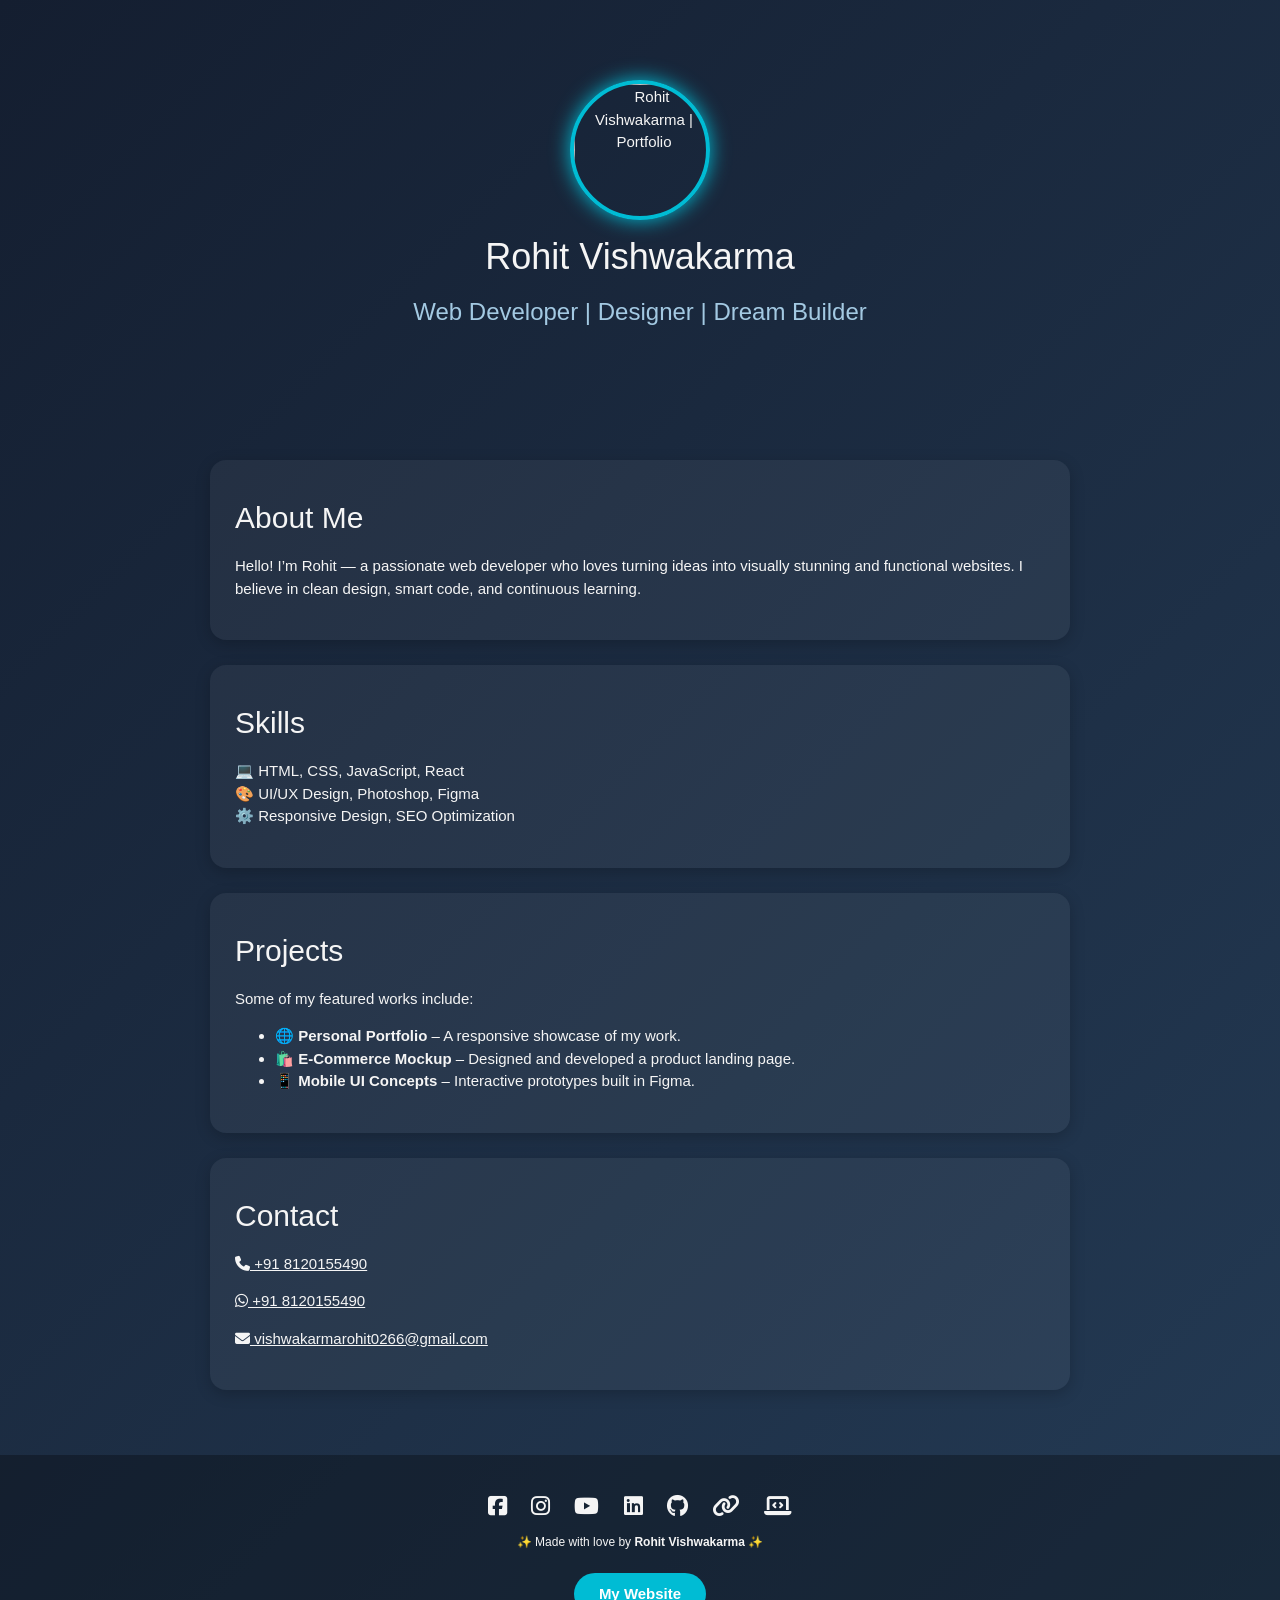
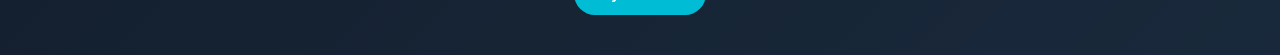
==== commit e0809e70: "Update index.html" ====
--- a/index.html
+++ b/index.html
@@ -19,113 +19,7 @@
 </style></head>
 
 <body>
-<div id="ultra-loader">
-<div class="loader-grid"></div>
-<div class="preloader-container" id="loader">
-<div class="logo-wrapper">
-<svg viewBox="0 0 300 300"
-xmlns="http://www.w3.org/2000/svg">
-<defs>
-<linearGradient id="cyan-blue"
-x1="0%" y1="0%" x2="100%" y2="100%">
-<stop offset="0%" stop-color="#00f3ff"/>
-<stop offset="100%" stop-color="#0044ff"/>
-</linearGradient>
-<linearGradient id="magenta-purple"
-x1="0%" y1="100%" x2="100%" y2="0%">
-<stop offset="0%" stop-color="#bc00dd"/>
-<stop offset="100%" stop-color="#4a00e0"/>
-</linearGradient>
-<linearGradient id="hex-grad"
-x1="0%" y1="0%" x2="100%" y2="100%">
-<stop offset="0%"
-stop-color="#00f3ff"
-stop-opacity="0.8"/>
-<stop offset="50%"
-stop-color="#bc00dd"
-stop-opacity="0.8"/>
-<stop offset="100%"
-stop-color="#00f3ff"
-stop-opacity="0.8"/>
-</linearGradient>
-<filter id="neon-glow"
-x="-20%" y="-20%"
-width="140%" height="140%">
-<feGaussianBlur stdDeviation="5"
-result="blur"/>
-<feMerge>
-<feMergeNode in="blur"/>
-<feMergeNode in="SourceGraphic"/>
-</feMerge>
-</filter>
-</defs>
-<ellipse
-cx="150"
-cy="150"
-rx="130"
-ry="45"
-fill="none"
-stroke="url(#cyan-blue)"
-stroke-width="1.5"
-class="orbit orbit1"
-filter="url(#neon-glow)"/>
-<ellipse
-cx="150"
-cy="150"
-rx="45"
-ry="130"
-fill="none"
-stroke="url(#magenta-purple)"
-stroke-width="1.5"
-class="orbit orbit2"
-filter="url(#neon-glow)"/>
-<circle
-cx="150"
-cy="150"
-r="110"
-fill="none"
-stroke="#ffffff"
-stroke-width="1"
-class="orbit orbit3"/>
-<path
-d="M 150 60 L 227.9 105 L 227.9 195 L 150 240 L 72.1 195 L 72.1 105 Z"
-fill="none"
-stroke="url(#hex-grad)"
-stroke-width="2"
-stroke-linejoin="round"
-class="hex-path"
-filter="url(#neon-glow)"/>
-<g filter="url(#neon-glow)">
-<path
-d="M 115 125 L 150 185 L 185 125"
-fill="none"
-stroke="url(#magenta-purple)"
-stroke-width="8"
-stroke-linecap="round"
-stroke-linejoin="round"
-class="v-path"/>
-<path
-d="M 130 185 V 125 H 152 A 16 16 0 0 1 152 157 H 130 M 143 157 L 165 185"
-fill="none"
-stroke="url(#cyan-blue)"
-stroke-width="8"
-stroke-linecap="round"
-stroke-linejoin="round"
-class="r-path"/>
-</g>
-</svg>
-</div>
-<div class="text-wrapper">
-<h1 class="title">
-Rohit Vishwakarma
-</h1>
-<p class="subtitle">
-SYSTEM INITIALIZING
-<span class="dots"></span>
-</p>
-</div>
-</div>
-</div>
+
   <header>
     <img src="https://blogger.googleusercontent.com/img/b/R29vZ2xl/AVvXsEhbbUK9BF_HR8XX0Njr7UgLVCKVuoKNV94Q_uWUrD1U6MD23CabzqXqUhkbsvhQ1IsGvGzJqwco9V2Kvmj15VLUXitQQOaE7mfu705cdi_-j44QX_RKQyKnlTOOC_plpMgfj2MS3ZfU1Lk31TCDIeX13OO3u8A2MQE2Iq23NztBS4V9j6g/s1600/IMG-20250105-WA0003_1737651029111.jpg" alt="Rohit Vishwakarma | Portfolio">
     <h1>Rohit Vishwakarma</h1>
